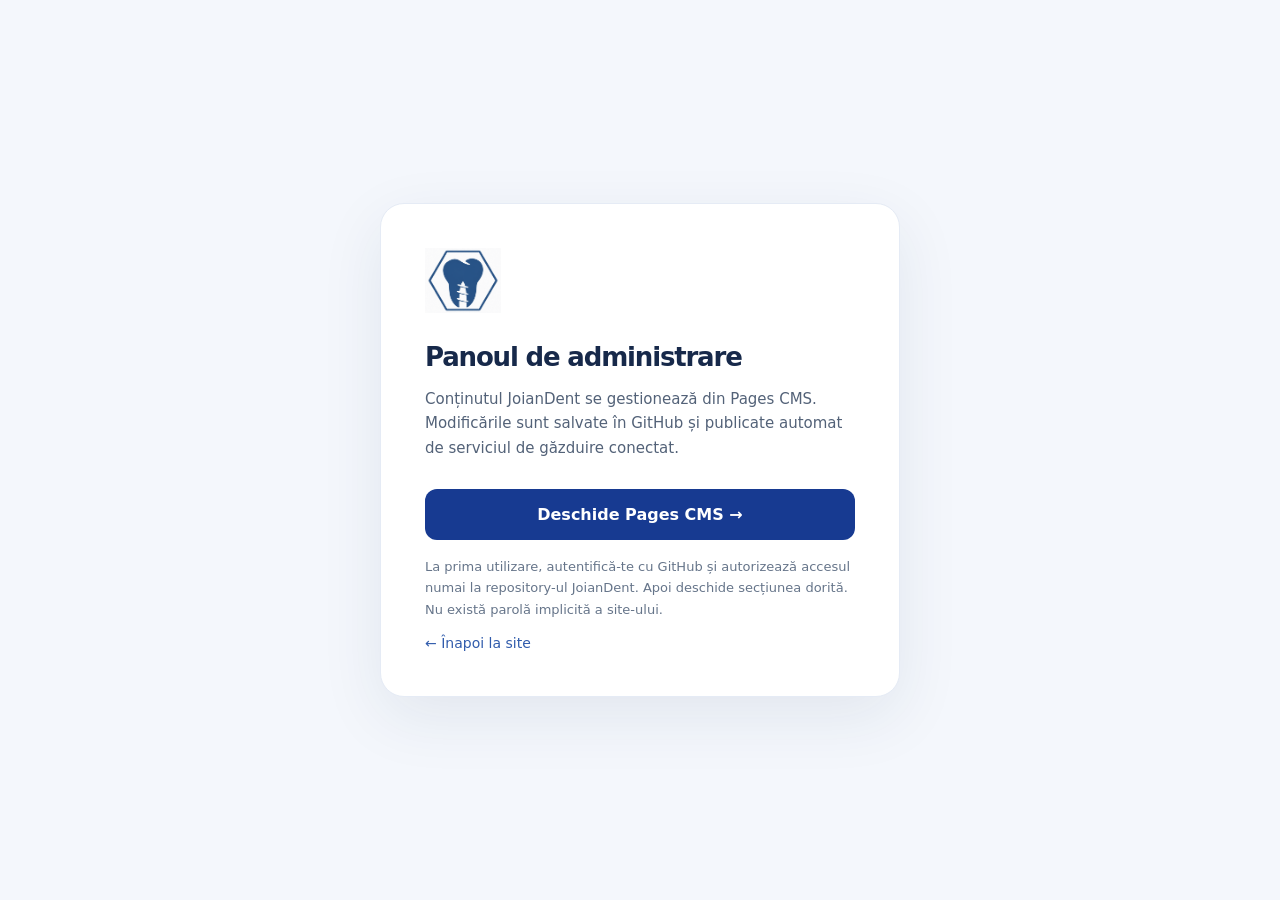
==== admin/index.html @ 34f999cc "Add files via upload" ====
<!doctype html>
<html lang="ro"><head><meta charset="utf-8"><meta name="viewport" content="width=device-width, initial-scale=1"><meta name="robots" content="noindex,nofollow"><title>JoianDent — Administrare</title><style>
:root{font-family:system-ui,-apple-system,Segoe UI,sans-serif;color:#17294a;background:#f4f7fc}*{box-sizing:border-box}body{margin:0;min-height:100vh;display:grid;place-items:center;padding:20px}main{width:min(100%,520px);background:white;border-radius:24px;padding:clamp(26px,6vw,44px);box-shadow:0 20px 65px #182e5815;border:1px solid #e5ebf5}h1{font-size:26px;letter-spacing:-.045em;margin:0 0 12px}p{font-size:15px;line-height:1.65;color:#536278}a.button{display:block;margin:28px 0 16px;text-align:center;text-decoration:none;background:#173a91;color:#fff;border-radius:12px;padding:16px;font-weight:700}a.button:hover{background:#0b2365}.note{font-size:13px;color:#66758a}.logo{width:76px;margin:0 0 25px}.back{color:#315cac;font-size:14px;text-decoration:none}</style></head><body><main>
<img class="logo" src="../assets/logo-mark.png" alt="JoianDent"/>
<h1>Panoul de administrare</h1>
<p>Conținutul JoianDent se gestionează din Pages CMS. Modificările sunt salvate în GitHub și publicate automat de serviciul de găzduire conectat.</p>
<a class="button" href="https://app.pagescms.org/" target="_blank" rel="noopener noreferrer">Deschide Pages CMS →</a>
<p class="note">La prima utilizare, autentifică-te cu GitHub și autorizează accesul numai la repository-ul JoianDent. Apoi deschide secțiunea dorită. Nu există parolă implicită a site-ului.</p>
<a class="back" href="../">← Înapoi la site</a></main></body></html>
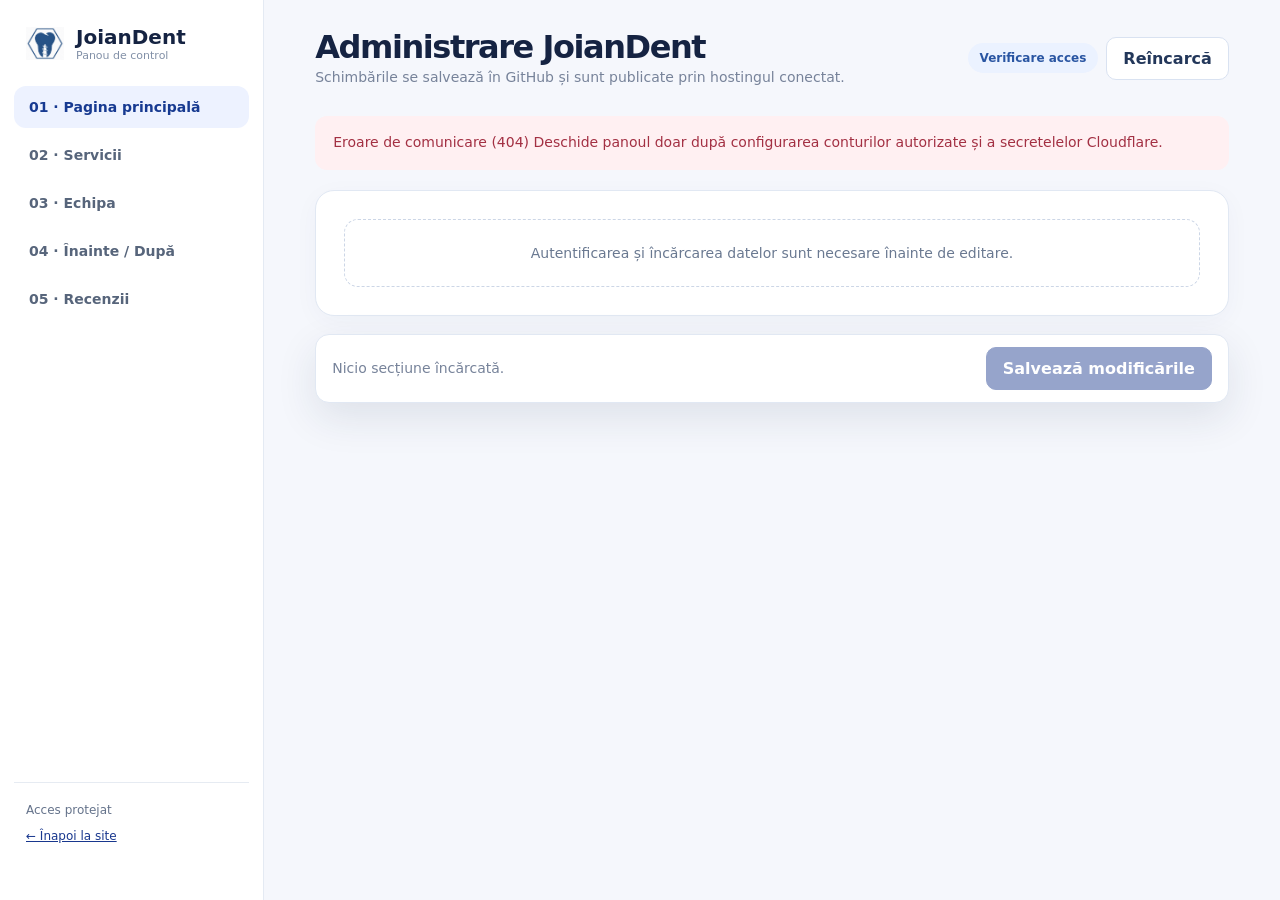
==== commit 4efa9c4b: "feat(admin): add JoianDent native control panel and media editor" ====
--- a/admin/index.html
+++ b/admin/index.html
@@ -1,9 +1,181 @@
 <!doctype html>
-<html lang="ro"><head><meta charset="utf-8"><meta name="viewport" content="width=device-width, initial-scale=1"><meta name="robots" content="noindex,nofollow"><title>JoianDent — Administrare</title><style>
-:root{font-family:system-ui,-apple-system,Segoe UI,sans-serif;color:#17294a;background:#f4f7fc}*{box-sizing:border-box}body{margin:0;min-height:100vh;display:grid;place-items:center;padding:20px}main{width:min(100%,520px);background:white;border-radius:24px;padding:clamp(26px,6vw,44px);box-shadow:0 20px 65px #182e5815;border:1px solid #e5ebf5}h1{font-size:26px;letter-spacing:-.045em;margin:0 0 12px}p{font-size:15px;line-height:1.65;color:#536278}a.button{display:block;margin:28px 0 16px;text-align:center;text-decoration:none;background:#173a91;color:#fff;border-radius:12px;padding:16px;font-weight:700}a.button:hover{background:#0b2365}.note{font-size:13px;color:#66758a}.logo{width:76px;margin:0 0 25px}.back{color:#315cac;font-size:14px;text-decoration:none}</style></head><body><main>
-<img class="logo" src="../assets/logo-mark.png" alt="JoianDent"/>
-<h1>Panoul de administrare</h1>
-<p>Conținutul JoianDent se gestionează din Pages CMS. Modificările sunt salvate în GitHub și publicate automat de serviciul de găzduire conectat.</p>
-<a class="button" href="https://app.pagescms.org/" target="_blank" rel="noopener noreferrer">Deschide Pages CMS →</a>
-<p class="note">La prima utilizare, autentifică-te cu GitHub și autorizează accesul numai la repository-ul JoianDent. Apoi deschide secțiunea dorită. Nu există parolă implicită a site-ului.</p>
-<a class="back" href="../">← Înapoi la site</a></main></body></html>+<html lang="ro"><head><meta charset="UTF-8"><meta name="viewport" content="width=device-width,initial-scale=1">
+<meta name="robots" content="noindex,nofollow"><title>JoianDent · Administrare</title>
+<style>
+:root{font-family:Inter,system-ui,-apple-system,Segoe UI,sans-serif;color:#152342;background:#f5f7fc;--blue:#18378e}*{box-sizing:border-box}
+body{margin:0}button,input,textarea,select{font:inherit}button{cursor:pointer}button:disabled{opacity:.45;cursor:not-allowed}
+a{color:var(--blue)}.layout{display:grid;grid-template-columns:264px minmax(0,1fr);min-height:100vh}
+aside{background:white;border-right:1px solid #e4eaf3;padding:25px 14px;display:flex;flex-direction:column;gap:24px}
+.brand{display:flex;align-items:center;gap:12px;padding:0 12px}.brand img{width:38px}.brand strong{font-size:20px}.brand small{font-size:11px;color:#8290a7;display:block}
+nav{display:grid;gap:6px}nav button{border:0;background:transparent;color:#57657b;text-align:left;border-radius:12px;padding:13px 15px;font-weight:600;font-size:14px}
+nav button.selected{background:#edf2ff;color:#173a91}nav button:hover{background:#f1f4fb}
+aside .foot{margin-top:auto;border-top:1px solid #e6ebf2;padding:20px 12px;font-size:12px;overflow-wrap:anywhere;color:#65738b}
+main{width:min(1200px,100%);margin:0 auto;padding:28px clamp(16px,4vw,52px)}header{display:flex;justify-content:space-between;align-items:center;gap:12px;margin-bottom:28px;flex-wrap:wrap}
+h1{font-size:clamp(24px,3vw,32px);letter-spacing:-.045em;margin:0}h2{font-size:18px;margin:0 0 18px}
+.muted{font-size:14px;color:#77839a;line-height:1.6}.pill{background:#ebf2ff;color:#2955a2;border-radius:100px;padding:8px 12px;font-size:12px;font-weight:700}
+.btn{border:1px solid #d9e2f1;background:#fff;color:#23375a;border-radius:10px;padding:11px 16px;font-weight:700}
+.primary{border-color:var(--blue);background:var(--blue);color:white}.danger{color:#ac3140;border-color:#f4d9de}
+.topbuttons{display:flex;gap:8px;align-items:center}.sheet{border:1px solid #e1e8f3;box-shadow:0 6px 26px #28467709;border-radius:19px;background:#fff;padding:clamp(18px,3vw,28px);margin:18px 0}
+.status{border-radius:12px;background:#fff4e8;color:#874d0e;padding:16px 18px;margin-bottom:20px;line-height:1.55;font-size:14px}
+.status.good{background:#eaf7f0;color:#24684d}.status.bad{background:#fff0f2;color:#a33043}
+.field{display:grid;gap:7px;margin:0 0 18px}.field>label{font-weight:700;font-size:13px}.field input,.field textarea,.field select{width:100%;background:#fcfdff;border:1px solid #dce4ef;border-radius:11px;padding:11px 12px;outline:none;color:#1c2b49}
+.field textarea{min-height:90px;resize:vertical}.field input:focus,.field textarea:focus{border-color:#436dcb}
+.langs{display:grid;grid-template-columns:repeat(3,minmax(0,1fr));gap:10px}.languages-label{font-size:12px;color:#657492}
+.lang-field{display:grid;gap:7px}.lang-field>span{font-size:12px;font-weight:650;color:#71829e}
+.listHead{display:flex;align-items:center;justify-content:space-between;gap:12px;flex-wrap:wrap}
+.item{border:1px solid #e7ecf5;border-radius:14px;padding:16px 18px;margin:10px 0;background:#fff}.item>summary{cursor:pointer;font-weight:750}
+.item .fields{padding-top:18px}.item .actions{display:flex;gap:9px;flex-wrap:wrap;justify-content:flex-end;margin-top:18px}
+.imgprev{display:block;max-width:150px;max-height:140px;object-fit:contain;border-radius:10px;margin-bottom:10px;background:#f5f7fc}
+.uploadRow{display:flex;gap:10px;align-items:center;flex-wrap:wrap}.uploadRow input[type=file]{max-width:270px}
+.empty{padding:25px;border:1px dashed #ccd6e6;border-radius:14px;text-align:center;color:#6a7991;font-size:14px}
+.footerBar{position:sticky;bottom:10px;z-index:10;background:#fff;border:1px solid #e1e8f3;border-radius:14px;box-shadow:0 15px 40px #1b2c501b;padding:12px 16px;display:flex;justify-content:space-between;align-items:center;gap:10px;flex-wrap:wrap}
+@media(max-width:800px){.layout{display:block}aside{border-right:0;border-bottom:1px solid #e4eaf3;gap:12px;padding:14px}nav{display:flex;overflow-x:auto}nav button{white-space:nowrap;flex-shrink:0}.foot{display:none}main{padding:18px 12px}.langs{grid-template-columns:1fr}}
+</style></head><body>
+<div class="layout"><aside><div class="brand"><img src="../assets/logo-mark.png" alt=""><div><strong>JoianDent</strong><small>Panou de control</small></div></div>
+<nav id="nav"><button data-section="general" class="selected">01 · Pagina principală</button><button data-section="services">02 · Servicii</button><button data-section="team">03 · Echipa</button><button data-section="cases">04 · Înainte / După</button><button data-section="reviews">05 · Recenzii</button></nav>
+<div class="foot"><div id="profile">Acces protejat</div><p><a href="../">← Înapoi la site</a></p></div></aside>
+<main><header><div><h1>Administrare JoianDent</h1><div class="muted">Schimbările se salvează în GitHub și sunt publicate prin hostingul conectat.</div></div><div class="topbuttons"><span class="pill" id="role">Verificare acces</span><button id="refresh" class="btn">Reîncarcă</button></div></header>
+<div id="notice" class="status">Se verifică accesul securizat. Acest panou nu poate salva fără Cloudflare Access configurat.</div>
+<div class="sheet" id="content"><div class="empty">Autentificarea și încărcarea datelor sunt necesare înainte de editare.</div></div>
+<div class="footerBar"><span class="muted" id="current">Nicio secțiune încărcată.</span><button class="btn primary" id="save" disabled>Salvează modificările</button></div>
+</main></div><script>
+"use strict";
+const defs={
+general:{title:"Informații și prima pagină",fields:[
+["heroTitle","Titlu principal","locale"],["heroImage","Fotografia principală","image"],
+["introTitle","Titlu introductiv","locale"],["introDescription","Text introductiv","localeText"],
+["aboutTitle","Titlu despre clinică","locale"],["aboutDescription","Descriere clinică","localeText"],
+["phone","Telefon afișat","text"],["phoneLink","Telefon internațional","text"],["email","Email","email"],
+["address","Adresa clinicii","text"],["hours","Orar","locale"],["break","Pauză de masă","locale"]]},
+services:{title:"Servicii stomatologice",fields:[["id","Identificator unic","text"],["icon","Simbol","text"],["title","Denumire","locale"],["description","Descriere","localeText"]]},
+team:{title:"Echipa",fields:[["id","Identificator unic","text"],["name","Nume","text"],["type","Tip profil","choice",["doctor","team"]],["role","Funcție","locale"],["image","Fotografie","image"],["details","Detalii grup","textarea"]]},
+cases:{title:"Cazuri Înainte / După",fields:[["id","Identificator unic","text"],["category","ID serviciu","text"],["title","Titlu","locale"],["description","Descriere","localeText"],["before","Fotografie înainte","image"],["after","Fotografie după","image"],["consent","Acord pentru publicare","bool"],["published","Publică pe site","bool"]]},
+reviews:{title:"Recenzii aprobate",fields:[["id","Identificator unic","text"],["author","Nume afișat","text"],["rating","Stele (1–5)","number"],["text","Recenzie","textarea"],["published","Publică pe site","bool"]]}
+};
+const $=s=>document.querySelector(s),sectionBtns=[...document.querySelectorAll("[data-section]")];
+let currentSection="general",data=null,sha=null,authenticated=false,saving=false,dirty=false;
+function escapeHtml(v){return String(v??"").replace(/[&<>"']/g,ch=>({"&":"&amp;","<":"&lt;",">":"&gt;",'"':"&quot;","'":"&#39;"}[ch]));}
+function setNotice(t,kind=""){const e=$("#notice");e.textContent=t;e.className="status "+kind;}
+function changeState(){dirty=true;$("#save").disabled=!authenticated||saving;$("#current").textContent="Modificări nesalvate · "+defs[currentSection].title;}
+async function api(query,opt={}){
+ const res=await fetch("/api/admin"+query,{cache:"no-store",credentials:"same-origin",...opt});
+ let json={};try{json=await res.json();}catch{}
+ if(!res.ok||!json.ok)throw new Error(json.error||"Eroare de comunicare ("+res.status+")");
+ return json;
+}
+function choose(section){if(dirty&&!confirm("Ai modificări nesalvate. Vrei să treci la altă secțiune?"))return;currentSection=section;sectionBtns.forEach(b=>b.classList.toggle("selected",b.dataset.section===section));load();}
+async function checkAuth(){
+ try{const me=await api("?action=session");authenticated=true;$("#role").textContent=me.role==="owner"?"Administrator principal":"Editor";$("#profile").textContent=me.email+" · "+me.role;setNotice("Conectat în siguranță la ramura GitHub: "+me.branch+". Modificările sunt versionate și pot fi restaurate.","good");await load();}
+ catch(e){authenticated=false;$("#save").disabled=true;setNotice(e.message+" Deschide panoul doar după configurarea conturilor autorizate și a secretelelor Cloudflare.","bad");}
+}
+function blank(){
+ if(currentSection==="general")return {};
+ const obj={id:"nou-"+Math.random().toString(36).slice(2,9)};
+ if(currentSection==="team")obj.type="doctor";
+ if(currentSection==="reviews")obj.rating=5;
+ if(currentSection==="cases"){obj.published=false;obj.consent=false}
+ return obj;
+}
+async function load(){
+ if(!authenticated)return;
+ $("#save").disabled=true;$("#content").innerHTML='<div class="empty">Se încarcă datele...</div>';
+ try{
+ const r=await api("?resource="+currentSection);data=r.data;sha=r.sha;dirty=false;render();
+ $("#current").textContent=defs[currentSection].title+" · "+(Array.isArray(data)?data.length+" elemente":"Informații generale");
+ }catch(e){setNotice("Nu s-a putut încărca: "+e.message,"bad");$("#content").innerHTML='<div class="empty">Datele nu au putut fi citite.</div>';}
+}
+function formatValue(type,value){
+ if(type==="bool")return !!value;
+ if(type==="number")return Number(value??5);
+ return String(value??"");
+}
+function fieldHtml(def,value,index){
+ const [key,label,type,choices]=def;
+ const path=(index===null?"general":index)+"::"+key;
+ let input="";
+ if(type==="locale"||type==="localeText"){
+  input='<div class="langs">'+["ro","ru","en"].map((lang)=>'<label class="lang-field"><span>'+({ro:"Română",ru:"Rusă",en:"Engleză"}[lang])+'</span>'+
+  (type==="localeText"?'<textarea data-key="'+escapeHtml(key)+'" data-index="'+index+'" data-lang="'+lang+'">'+escapeHtml(value?.[lang])+'</textarea>':'<input data-key="'+escapeHtml(key)+'" data-index="'+index+'" data-lang="'+lang+'" value="'+escapeHtml(value?.[lang])+'">')+"</label>").join("")+"</div>";
+ }else if(type==="textarea")input='<textarea data-key="'+key+'" data-index="'+index+'">'+escapeHtml(value)+'</textarea>';
+ else if(type==="bool")input='<label class="uploadRow"><input type="checkbox" data-key="'+key+'" data-index="'+index+'" '+(value?"checked":"")+'> Da</label>';
+ else if(type==="choice")input='<select data-key="'+key+'" data-index="'+index+'">'+choices.map(c=>'<option value="'+c+'" '+(c===value?"selected":"")+'>'+({doctor:"Medic",team:"Grup / asistente"}[c]||c)+'</option>').join("")+'</select>';
+ else if(type==="image"){
+  const path=String(value||"");
+  input='<div class="uploadRow">'+(path?'<img class="imgprev" src="../'+escapeHtml(path.replace(/^\//,""))+'" alt="Fotografie existentă">':"")+
+  '<input data-key="'+key+'" data-index="'+index+'" value="'+escapeHtml(path)+'" placeholder="assets/..." aria-label="Cale imagine">'+
+  '<input type="file" accept="image/jpeg,image/png,image/webp" data-upload="'+key+'" data-index="'+index+'"></div><p class="muted">JPG / PNG / WebP, maximum 5 MB. Publică doar fotografii pentru care ai dreptul de utilizare.</p>';
+ }else{
+ const iType=type==="email"?"email":type==="number"?"number":"text";
+ input='<input type="'+iType+'" '+(iType==="number"?'min="1" max="5"':'')+' data-key="'+key+'" data-index="'+index+'" value="'+escapeHtml(value)+'">';
+ }
+ return '<div class="field"><label>'+escapeHtml(label)+'</label>'+input+'</div>';
+}
+function render(){
+ const conf=defs[currentSection];
+ let html='<div class="listHead"><h2>'+conf.title+'</h2>';
+ if(Array.isArray(data))html+='<button class="btn" id="add">+ Adaugă</button>';
+ html+='</div>';
+ if(Array.isArray(data)){
+ html+=data.length?data.map((item,i)=>'<details class="item" '+(data.length===1?'open':'')+'><summary>'+escapeHtml(item.name||item.author||item.title?.ro||item.id||"Element nou")+'</summary><div class="fields">'+conf.fields.map(f=>fieldHtml(f,item[f[0]],i)).join('')+
+ '<div class="actions"><button class="btn" data-up="'+i+'" '+(i===0?'disabled':'')+'>↑ Mută sus</button><button class="btn" data-down="'+i+'" '+(i===data.length-1?'disabled':'')+'>↓ Mută jos</button><button class="btn danger" data-remove="'+i+'">Elimină</button></div></div></details>').join(''):'<div class="empty">Nu există înregistrări. Adaugă primul element.</div>';
+ }else html+=conf.fields.map(f=>fieldHtml(f,data[f[0]],null)).join('');
+ $("#content").innerHTML=html;$("#save").disabled=!authenticated;
+}
+function syncChange(el){
+ const key=el.dataset.key,index=el.dataset.index,lang=el.dataset.lang;
+ const target=index==="null"?data:data[Number(index)];
+ if(!target)return;
+ const type=defs[currentSection].fields.find(x=>x[0]===key)?.[2];
+ const value=type==="bool"?el.checked:type==="number"?Number(el.value):el.value;
+ if(lang){if(!target[key]||typeof target[key]!=="object")target[key]={};target[key][lang]=value}
+ else target[key]=value;
+ changeState();
+}
+$("#content").addEventListener("input",e=>{if(e.target.dataset.key!==undefined)syncChange(e.target)});
+$("#content").addEventListener("change",async e=>{
+ if(e.target.dataset.key!==undefined)syncChange(e.target);
+ if(e.target.dataset.upload!==undefined){
+ const file=e.target.files?.[0];if(!file)return;
+ const allowed=["image/png","image/jpeg","image/webp"];
+ if(!allowed.includes(file.type)||file.size>5*1024*1024){setNotice("Imagine invalidă sau mai mare de 5 MB.","bad");return;}
+ const key=e.target.dataset.upload,index=e.target.dataset.index;
+ try{
+  setNotice("Se încarcă fotografia în GitHub...");const bytes=new Uint8Array(await file.arrayBuffer());
+  let b64="";for(let i=0;i<bytes.length;i+=8192)b64+=String.fromCharCode(...bytes.subarray(i,i+8192));
+  const result=await api("?action=media",{method:"POST",headers:{"Content-Type":"application/json"},body:JSON.stringify({mime:file.type,base64:btoa(b64)})});
+  const target=index==="null"?data:data[Number(index)];target[key]=result.path;
+  changeState();render();setNotice("Fotografia a fost încărcată. Apasă Salvează modificările pentru a o afișa în secțiunea aleasă.","good");
+ }catch(err){setNotice("Nu s-a putut încărca imaginea: "+err.message,"bad");}
+ }
+});
+$("#content").addEventListener("click",e=>{
+ if(e.target.id==="add"){data.push(blank());changeState();render();const els=document.querySelectorAll("details.item");els[els.length-1]?.setAttribute("open","");}
+ let target=e.target.closest("[data-remove],[data-up],[data-down]");
+ if(!target)return;
+ let idx=Number(target.dataset.remove??target.dataset.up??target.dataset.down);
+ if(target.hasAttribute("data-remove")){
+  if(!confirm("Elimini elementul? Modificarea va fi aplicată după Salvare."))return;
+  data.splice(idx,1);
+ }else{
+  let next=target.hasAttribute("data-up")?idx-1:idx+1;
+  [data[idx],data[next]]=[data[next],data[idx]];
+ }
+ changeState();render();
+});
+sectionBtns.forEach(b=>b.addEventListener("click",()=>choose(b.dataset.section)));
+$("#refresh").addEventListener("click",()=>{if(!dirty||confirm("Renunți la modificările nesalvate?"))load()});
+$("#save").addEventListener("click",async()=>{
+ if(!authenticated||saving)return;
+ saving=true;$("#save").disabled=true;
+ try{
+  if(currentSection==="cases"&&data.some(c=>c.published&&!c.consent))throw new Error("Pentru fiecare caz publicat trebuie bifat acordul.");
+  if(currentSection==="reviews"&&data.some(r=>r.published&&(!r.author||!r.text)))throw new Error("Recenziile publicate trebuie să conțină nume și text.");
+  const r=await api("?resource="+currentSection,{method:"PUT",headers:{"Content-Type":"application/json"},body:JSON.stringify({value:data,sha})});
+  sha=r.sha;dirty=false;setNotice("Salvat în siguranță. Conținutul se va actualiza după publicarea automată a noii versiuni.","good");
+  $("#current").textContent=defs[currentSection].title+" · Toate modificările sunt salvate.";
+ }catch(e){setNotice("Salvarea a eșuat: "+e.message,"bad");}
+ saving=false;$("#save").disabled=!authenticated;
+});
+window.addEventListener("beforeunload",e=>{if(dirty){e.preventDefault();e.returnValue=""}});
+checkAuth();
+</script></body></html>
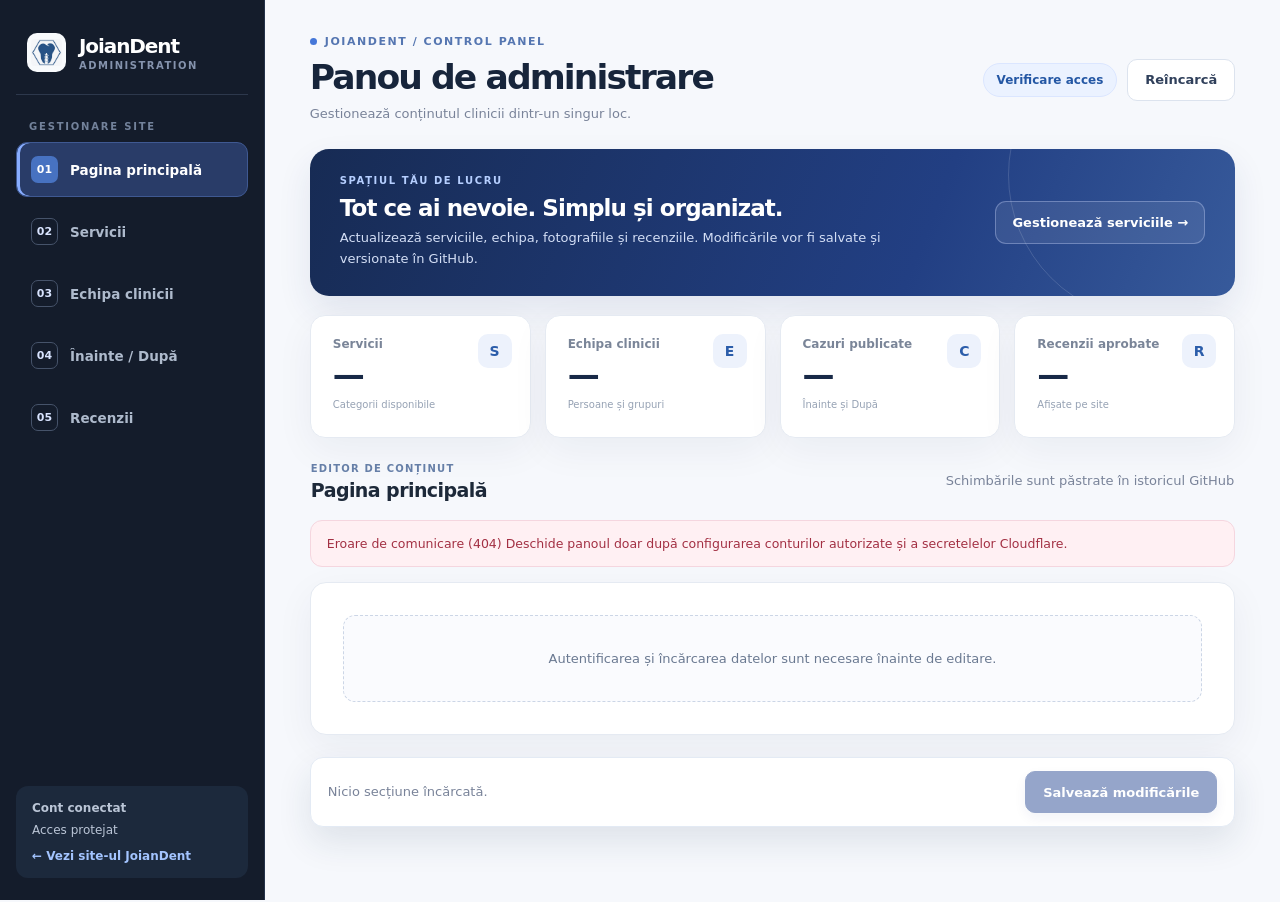
==== commit f111d2e5: "design(admin): premium Orvie-inspired JoianDent dashboard with live metrics" ====
--- a/admin/index.html
+++ b/admin/index.html
@@ -2,40 +2,149 @@
 <html lang="ro"><head><meta charset="UTF-8"><meta name="viewport" content="width=device-width,initial-scale=1">
 <meta name="robots" content="noindex,nofollow"><title>JoianDent · Administrare</title>
 <style>
-:root{font-family:Inter,system-ui,-apple-system,Segoe UI,sans-serif;color:#152342;background:#f5f7fc;--blue:#18378e}*{box-sizing:border-box}
-body{margin:0}button,input,textarea,select{font:inherit}button{cursor:pointer}button:disabled{opacity:.45;cursor:not-allowed}
-a{color:var(--blue)}.layout{display:grid;grid-template-columns:264px minmax(0,1fr);min-height:100vh}
-aside{background:white;border-right:1px solid #e4eaf3;padding:25px 14px;display:flex;flex-direction:column;gap:24px}
-.brand{display:flex;align-items:center;gap:12px;padding:0 12px}.brand img{width:38px}.brand strong{font-size:20px}.brand small{font-size:11px;color:#8290a7;display:block}
-nav{display:grid;gap:6px}nav button{border:0;background:transparent;color:#57657b;text-align:left;border-radius:12px;padding:13px 15px;font-weight:600;font-size:14px}
-nav button.selected{background:#edf2ff;color:#173a91}nav button:hover{background:#f1f4fb}
-aside .foot{margin-top:auto;border-top:1px solid #e6ebf2;padding:20px 12px;font-size:12px;overflow-wrap:anywhere;color:#65738b}
-main{width:min(1200px,100%);margin:0 auto;padding:28px clamp(16px,4vw,52px)}header{display:flex;justify-content:space-between;align-items:center;gap:12px;margin-bottom:28px;flex-wrap:wrap}
-h1{font-size:clamp(24px,3vw,32px);letter-spacing:-.045em;margin:0}h2{font-size:18px;margin:0 0 18px}
-.muted{font-size:14px;color:#77839a;line-height:1.6}.pill{background:#ebf2ff;color:#2955a2;border-radius:100px;padding:8px 12px;font-size:12px;font-weight:700}
-.btn{border:1px solid #d9e2f1;background:#fff;color:#23375a;border-radius:10px;padding:11px 16px;font-weight:700}
-.primary{border-color:var(--blue);background:var(--blue);color:white}.danger{color:#ac3140;border-color:#f4d9de}
-.topbuttons{display:flex;gap:8px;align-items:center}.sheet{border:1px solid #e1e8f3;box-shadow:0 6px 26px #28467709;border-radius:19px;background:#fff;padding:clamp(18px,3vw,28px);margin:18px 0}
-.status{border-radius:12px;background:#fff4e8;color:#874d0e;padding:16px 18px;margin-bottom:20px;line-height:1.55;font-size:14px}
-.status.good{background:#eaf7f0;color:#24684d}.status.bad{background:#fff0f2;color:#a33043}
-.field{display:grid;gap:7px;margin:0 0 18px}.field>label{font-weight:700;font-size:13px}.field input,.field textarea,.field select{width:100%;background:#fcfdff;border:1px solid #dce4ef;border-radius:11px;padding:11px 12px;outline:none;color:#1c2b49}
-.field textarea{min-height:90px;resize:vertical}.field input:focus,.field textarea:focus{border-color:#436dcb}
-.langs{display:grid;grid-template-columns:repeat(3,minmax(0,1fr));gap:10px}.languages-label{font-size:12px;color:#657492}
-.lang-field{display:grid;gap:7px}.lang-field>span{font-size:12px;font-weight:650;color:#71829e}
-.listHead{display:flex;align-items:center;justify-content:space-between;gap:12px;flex-wrap:wrap}
-.item{border:1px solid #e7ecf5;border-radius:14px;padding:16px 18px;margin:10px 0;background:#fff}.item>summary{cursor:pointer;font-weight:750}
-.item .fields{padding-top:18px}.item .actions{display:flex;gap:9px;flex-wrap:wrap;justify-content:flex-end;margin-top:18px}
-.imgprev{display:block;max-width:150px;max-height:140px;object-fit:contain;border-radius:10px;margin-bottom:10px;background:#f5f7fc}
-.uploadRow{display:flex;gap:10px;align-items:center;flex-wrap:wrap}.uploadRow input[type=file]{max-width:270px}
-.empty{padding:25px;border:1px dashed #ccd6e6;border-radius:14px;text-align:center;color:#6a7991;font-size:14px}
-.footerBar{position:sticky;bottom:10px;z-index:10;background:#fff;border:1px solid #e1e8f3;border-radius:14px;box-shadow:0 15px 40px #1b2c501b;padding:12px 16px;display:flex;justify-content:space-between;align-items:center;gap:10px;flex-wrap:wrap}
-@media(max-width:800px){.layout{display:block}aside{border-right:0;border-bottom:1px solid #e4eaf3;gap:12px;padding:14px}nav{display:flex;overflow-x:auto}nav button{white-space:nowrap;flex-shrink:0}.foot{display:none}main{padding:18px 12px}.langs{grid-template-columns:1fr}}
+:root{
+  font-family:Inter,"Segoe UI",system-ui,-apple-system,sans-serif;
+  color:#1d2939;background:#f6f8fc;
+  --ink:#172233;--blue:#213f90;--stroke:#e5eaf2;--muted:#798399;--shadow:0 12px 38px rgba(26,42,75,.055)
+}
+*{box-sizing:border-box}
+html{scroll-behavior:smooth}
+body{margin:0;background:#f6f8fc;min-height:100vh}
+button,input,textarea,select{font:inherit}
+button{cursor:pointer}
+button:disabled{opacity:.47;cursor:not-allowed}
+a{color:inherit;text-decoration:none}
+.layout{display:grid;grid-template-columns:265px minmax(0,1fr);min-height:100vh}
+aside{
+  background:#141c2b;color:#fff;
+  border-right:1px solid #253249;
+  display:flex;flex-direction:column;gap:26px;
+  padding:30px 16px 22px;min-height:100vh;
+  position:sticky;top:0;height:100vh
+}
+.brand{display:flex;align-items:center;gap:13px;padding:3px 11px 22px;border-bottom:1px solid #2d384c}
+.brand img{width:39px;height:39px;object-fit:contain;background:#f8fafc;border-radius:10px;padding:4px}
+.brand strong{font-size:20px;font-weight:800;letter-spacing:-.055em;color:#fff}
+.brand small{font-size:10px;color:#8593ad;display:block;margin-top:2px;letter-spacing:.15em;font-weight:750;text-transform:uppercase}
+.nav-heading{color:#73829b;font-size:10px;font-weight:800;letter-spacing:.18em;text-transform:uppercase;margin:0 0 10px 13px}
+nav{display:grid;gap:7px}
+nav button{
+  display:flex;align-items:center;gap:12px;
+  padding:13px 14px;border:1px solid transparent;border-radius:11px;
+  font-size:13.5px;font-weight:650;
+  color:#aebacc;background:transparent;text-align:left;
+  transition:background .2s,border-color .2s,color .2s;min-height:46px
+}
+nav button:hover{background:#243044;color:#fff}
+nav button.selected{background:#293c68;color:#fff;border-color:#3f5992;box-shadow:inset 3px 0 0 #88adff}
+.navicon{
+  flex:none;display:inline-grid;place-items:center;
+  width:27px;height:27px;border-radius:7px;
+  border:1px solid #46536a;color:#d9e4ff;font-size:11px;font-weight:850
+}
+nav button.selected .navicon{background:#4772c1;color:white;border-color:transparent}
+aside .foot{margin-top:auto;background:#1c293c;border-radius:12px;padding:15px 16px;font-size:12px;color:#bac5d6;overflow-wrap:anywhere}
+aside .foot a{color:#a3c4ff;font-weight:700}
+aside .foot p{margin:12px 0 0}
+main{width:min(1390px,100%);margin:0 auto;padding:35px clamp(20px,3.5vw,56px) 75px}
+header{display:flex;justify-content:space-between;align-items:center;gap:20px;margin-bottom:24px;flex-wrap:wrap}
+.heading-label{display:flex;align-items:center;gap:8px;color:#5576b1;font-size:11px;letter-spacing:.14em;text-transform:uppercase;font-weight:800;margin-bottom:9px}
+.heading-label:before{content:"";width:7px;height:7px;border-radius:50%;background:#4577d8}
+h1{font-size:clamp(26px,2.7vw,36px);letter-spacing:-.055em;font-weight:780;margin:0 0 7px;color:#17253b}
+h2{font-size:19px;letter-spacing:-.03em;margin:0}
+.muted{font-size:13px;color:var(--muted);line-height:1.6}
+.pill{font-size:12px;color:#2457a4;border-radius:99px;padding:9px 13px;font-weight:800;background:#ebf2ff;border:1px solid #dbe6ff}
+.topbuttons{display:flex;gap:10px;align-items:center;flex-wrap:wrap}
+.btn{border:1px solid #dce3ee;background:#fff;color:#30405b;border-radius:10px;padding:11px 17px;font-weight:750;font-size:13px;min-height:42px;transition:background .2s}
+.btn:hover:not(:disabled){background:#f1f5fd}
+.primary{border-color:#20428f;background:#20428f;color:#fff;box-shadow:0 5px 14px #18388920}
+.primary:hover:not(:disabled){background:#163171}
+.danger{color:#ad3646;border-color:#f0d9dd;background:#fff}
+.dashboard-hero{
+  background:linear-gradient(112deg,#172b54 0%,#223f83 66%,#375a9b 100%);
+  border-radius:19px;padding:26px 30px;color:white;
+  display:flex;justify-content:space-between;align-items:center;gap:20px;
+  box-shadow:0 15px 34px #20387519;overflow:hidden;position:relative
+}
+.dashboard-hero:after{content:"";position:absolute;right:-65px;top:-120px;width:290px;height:290px;border:1px solid #ffffff24;border-radius:50%;pointer-events:none}
+.dashboard-hero h2{font-size:23px;font-weight:780;letter-spacing:-.04em;margin-bottom:6px;color:white}
+.dashboard-hero p{margin:0;color:#d4dff6;font-size:13px;line-height:1.65;max-width:570px}
+.hero-kicker{font-size:10px;font-weight:800;color:#b6cfff;letter-spacing:.16em;text-transform:uppercase;margin-bottom:9px}
+.hero-button{border:1px solid #b6c6ef69;background:#ffffff16;color:#fff;border-radius:11px;padding:13px 16px;font-weight:750;font-size:13px;white-space:nowrap;z-index:1}
+.hero-button:hover{background:#ffffff2b}
+.metrics{display:grid;grid-template-columns:repeat(4,minmax(0,1fr));gap:14px;margin:19px 0 25px}
+.metric{
+  padding:21px 22px;background:#fff;border:1px solid var(--stroke);
+  box-shadow:var(--shadow);border-radius:15px;position:relative;
+  display:flex;flex-direction:column;gap:8px;min-height:123px
+}
+.metric .number{font-size:32px;font-weight:800;color:#182947;letter-spacing:-.06em;line-height:1}
+.metric .metric-label{font-size:12px;color:#7a8598;font-weight:650}
+.metric .metric-icon{position:absolute;right:18px;top:18px;border-radius:10px;width:34px;height:34px;background:#edf2fc;color:#2b5daa;display:grid;place-items:center;font-size:14px;font-weight:800}
+.metric .metric-note{font-size:10px;color:#96a2b4}
+.section-row{display:flex;justify-content:space-between;gap:12px;align-items:center;margin:8px 1px 0;flex-wrap:wrap}
+.section-row .section-eyebrow{letter-spacing:.12em;text-transform:uppercase;color:#6780a9;font-weight:800;font-size:10px;margin-bottom:5px}
+.sheet{border:1px solid var(--stroke);box-shadow:var(--shadow);border-radius:16px;background:#fff;padding:clamp(20px,2.5vw,32px);margin:15px 0 22px}
+.status{border-radius:12px;background:#fff7ea;border:1px solid #f6ead3;color:#87591f;padding:13px 16px;margin:19px 0 12px;line-height:1.55;font-size:12.5px}
+.status.good{background:#edf9f1;border-color:#d2eed9;color:#2a7652}
+.status.bad{background:#fff0f3;border-color:#f5d6df;color:#a33043}
+.field{display:grid;gap:8px;margin:0 0 20px}
+.field>label{font-weight:750;font-size:12px;color:#35435a}
+.field input,.field textarea,.field select{width:100%;background:#fafcff;border:1px solid #e0e7f1;border-radius:10px;padding:12px 13px;outline:none;color:#1c2b49;font-size:13px}
+.field input:focus,.field textarea:focus,.field select:focus{border-color:#668bd3;box-shadow:0 0 0 3px #4468be14}
+.field textarea{min-height:95px;resize:vertical}
+.langs{display:grid;grid-template-columns:repeat(3,minmax(0,1fr));gap:12px}
+.lang-field{display:grid;gap:7px}.lang-field>span{font-size:11px;font-weight:700;color:#6c7e9b}
+.listHead{display:flex;align-items:center;justify-content:space-between;gap:12px;flex-wrap:wrap;padding-bottom:16px;border-bottom:1px solid #ecf0f6;margin-bottom:18px}
+.item{border:1px solid #e4eaf3;border-radius:12px;padding:17px 19px;margin:12px 0;background:#fff}
+.item>summary{cursor:pointer;font-weight:750;color:#263951;font-size:13.5px}
+.item[open]{box-shadow:0 8px 18px #2745750c;background:#fcfdff}
+.item .fields{padding-top:19px}
+.item .actions{display:flex;gap:9px;flex-wrap:wrap;justify-content:flex-end;margin-top:18px}
+.imgprev{display:block;max-width:160px;max-height:160px;object-fit:contain;border-radius:11px;margin-bottom:10px;background:#f5f7fc}
+.uploadRow{display:flex;gap:10px;align-items:center;flex-wrap:wrap}
+.uploadRow input[type=file]{max-width:270px}
+.empty{padding:35px;border:1px dashed #ccd6e6;border-radius:12px;text-align:center;color:#6a7991;font-size:13px;background:#fafbfe}
+.footerBar{position:sticky;bottom:12px;z-index:10;background:#fff;border:1px solid #e3eaf4;border-radius:13px;box-shadow:0 15px 35px #1c33541c;padding:13px 17px;display:flex;justify-content:space-between;align-items:center;gap:10px;flex-wrap:wrap}
+@media(max-width:1100px){.metrics{grid-template-columns:repeat(2,minmax(0,1fr))}}
+@media(max-width:850px){
+ .layout{display:block}aside{position:static;height:auto;min-height:0;border:0;border-bottom:1px solid #202f46;gap:14px;padding:12px 16px}
+ .brand{border-bottom:0;padding:4px 0}.nav-heading{display:none}nav{display:flex;overflow:auto;gap:6px;padding:0 0 4px}
+ nav button{white-space:nowrap;flex-shrink:0;padding:10px 12px;min-height:40px}.navicon{width:22px;height:22px}
+ aside .foot{display:none}main{padding:23px 17px 62px}.langs{grid-template-columns:1fr}
+ .dashboard-hero{padding:23px;flex-wrap:wrap}.dashboard-hero h2{font-size:20px}
+}
+@media(max-width:480px){.metrics{gap:10px}.metric{padding:16px;min-height:115px}.metric .number{font-size:27px}.metric .metric-icon{right:12px;top:12px;width:27px;height:27px}.sheet{padding:18px}.hero-button{width:100%}.footerBar{bottom:0;border-radius:10px 10px 0 0}}
 </style></head><body>
-<div class="layout"><aside><div class="brand"><img src="../assets/logo-mark.png" alt=""><div><strong>JoianDent</strong><small>Panou de control</small></div></div>
-<nav id="nav"><button data-section="general" class="selected">01 · Pagina principală</button><button data-section="services">02 · Servicii</button><button data-section="team">03 · Echipa</button><button data-section="cases">04 · Înainte / După</button><button data-section="reviews">05 · Recenzii</button></nav>
-<div class="foot"><div id="profile">Acces protejat</div><p><a href="../">← Înapoi la site</a></p></div></aside>
-<main><header><div><h1>Administrare JoianDent</h1><div class="muted">Schimbările se salvează în GitHub și sunt publicate prin hostingul conectat.</div></div><div class="topbuttons"><span class="pill" id="role">Verificare acces</span><button id="refresh" class="btn">Reîncarcă</button></div></header>
-<div id="notice" class="status">Se verifică accesul securizat. Acest panou nu poate salva fără Cloudflare Access configurat.</div>
+<div class="layout"><aside>
+<div class="brand"><img src="../assets/logo-mark.png" alt="JoianDent"><div><strong>JoianDent</strong><small>Administration</small></div></div>
+<div><p class="nav-heading">GESTIONARE SITE</p>
+<nav id="nav">
+<button data-section="general" class="selected"><span class="navicon">01</span>Pagina principală</button>
+<button data-section="services"><span class="navicon">02</span>Servicii</button>
+<button data-section="team"><span class="navicon">03</span>Echipa clinicii</button>
+<button data-section="cases"><span class="navicon">04</span>Înainte / După</button>
+<button data-section="reviews"><span class="navicon">05</span>Recenzii</button>
+</nav></div>
+<div class="foot"><strong>Cont conectat</strong><div id="profile" style="margin-top:8px">Acces protejat</div><p><a href="../">← Vezi site-ul JoianDent</a></p></div></aside>
+<main>
+<header><div><div class="heading-label">JOIANDENT / CONTROL PANEL</div><h1>Panou de administrare</h1>
+<div class="muted">Gestionează conținutul clinicii dintr-un singur loc.</div></div>
+<div class="topbuttons"><span class="pill" id="role">Verificare acces</span><button id="refresh" class="btn">Reîncarcă</button></div></header>
+<section class="dashboard-hero">
+<div><div class="hero-kicker">SPAȚIUL TĂU DE LUCRU</div><h2>Tot ce ai nevoie. Simplu și organizat.</h2>
+<p>Actualizează serviciile, echipa, fotografiile și recenziile. Modificările vor fi salvate și versionate în GitHub.</p></div>
+<button type="button" class="hero-button" id="goServices">Gestionează serviciile →</button>
+</section>
+<section class="metrics" aria-label="Prezentare generală">
+<div class="metric"><div class="metric-icon">S</div><span class="metric-label">Servicii</span><strong class="number" id="metric-services">—</strong><span class="metric-note">Categorii disponibile</span></div>
+<div class="metric"><div class="metric-icon">E</div><span class="metric-label">Echipa clinicii</span><strong class="number" id="metric-team">—</strong><span class="metric-note">Persoane și grupuri</span></div>
+<div class="metric"><div class="metric-icon">C</div><span class="metric-label">Cazuri publicate</span><strong class="number" id="metric-cases">—</strong><span class="metric-note">Înainte și După</span></div>
+<div class="metric"><div class="metric-icon">R</div><span class="metric-label">Recenzii aprobate</span><strong class="number" id="metric-reviews">—</strong><span class="metric-note">Afișate pe site</span></div>
+</section>
+<div class="section-row"><div><div class="section-eyebrow">EDITOR DE CONȚINUT</div><h2 id="activeSection">Pagina principală</h2></div>
+<span class="muted">Schimbările sunt păstrate în istoricul GitHub</span></div>
+<div id="notice" class="status">Se verifică accesul securizat. Salvarea necesită Cloudflare Access configurat.</div>
 <div class="sheet" id="content"><div class="empty">Autentificarea și încărcarea datelor sunt necesare înainte de editare.</div></div>
 <div class="footerBar"><span class="muted" id="current">Nicio secțiune încărcată.</span><button class="btn primary" id="save" disabled>Salvează modificările</button></div>
 </main></div><script>
@@ -63,9 +172,22 @@
  if(!res.ok||!json.ok)throw new Error(json.error||"Eroare de comunicare ("+res.status+")");
  return json;
 }
-function choose(section){if(dirty&&!confirm("Ai modificări nesalvate. Vrei să treci la altă secțiune?"))return;currentSection=section;sectionBtns.forEach(b=>b.classList.toggle("selected",b.dataset.section===section));load();}
+
+async function refreshMetrics(){
+ const keys=["services","team","cases","reviews"];
+ await Promise.all(keys.map(async key=>{
+  try{
+   const result=await api("?resource="+key);
+   const items=Array.isArray(result.data)?result.data:[];
+   const n=(key==="cases"||key==="reviews")?items.filter(x=>x.published).length:items.length;
+   const target=$("#metric-"+key);if(target)target.textContent=String(n).padStart(2,"0");
+  }catch{const el=$("#metric-"+key);if(el)el.textContent="—";}
+ }));
+}
+$("#goServices").addEventListener("click",()=>choose("services"));
+function choose(section){if(dirty&&!confirm("Ai modificări nesalvate. Vrei să treci la altă secțiune?"))return;currentSection=section;$("#activeSection").textContent=defs[section].title;sectionBtns.forEach(b=>b.classList.toggle("selected",b.dataset.section===section));load();}
 async function checkAuth(){
- try{const me=await api("?action=session");authenticated=true;$("#role").textContent=me.role==="owner"?"Administrator principal":"Editor";$("#profile").textContent=me.email+" · "+me.role;setNotice("Conectat în siguranță la ramura GitHub: "+me.branch+". Modificările sunt versionate și pot fi restaurate.","good");await load();}
+ try{const me=await api("?action=session");authenticated=true;$("#role").textContent=me.role==="owner"?"Administrator principal":"Editor";$("#profile").textContent=me.email+" · "+me.role;setNotice("Conectat în siguranță la ramura GitHub: "+me.branch+". Modificările sunt versionate și pot fi restaurate.","good");await load();refreshMetrics();}
  catch(e){authenticated=false;$("#save").disabled=true;setNotice(e.message+" Deschide panoul doar după configurarea conturilor autorizate și a secretelelor Cloudflare.","bad");}
 }
 function blank(){
@@ -171,7 +293,7 @@
   if(currentSection==="cases"&&data.some(c=>c.published&&!c.consent))throw new Error("Pentru fiecare caz publicat trebuie bifat acordul.");
   if(currentSection==="reviews"&&data.some(r=>r.published&&(!r.author||!r.text)))throw new Error("Recenziile publicate trebuie să conțină nume și text.");
   const r=await api("?resource="+currentSection,{method:"PUT",headers:{"Content-Type":"application/json"},body:JSON.stringify({value:data,sha})});
-  sha=r.sha;dirty=false;setNotice("Salvat în siguranță. Conținutul se va actualiza după publicarea automată a noii versiuni.","good");
+  sha=r.sha;dirty=false;refreshMetrics();setNotice("Salvat în siguranță. Conținutul se va actualiza după publicarea automată a noii versiuni.","good");
   $("#current").textContent=defs[currentSection].title+" · Toate modificările sunt salvate.";
  }catch(e){setNotice("Salvarea a eșuat: "+e.message,"bad");}
  saving=false;$("#save").disabled=!authenticated;
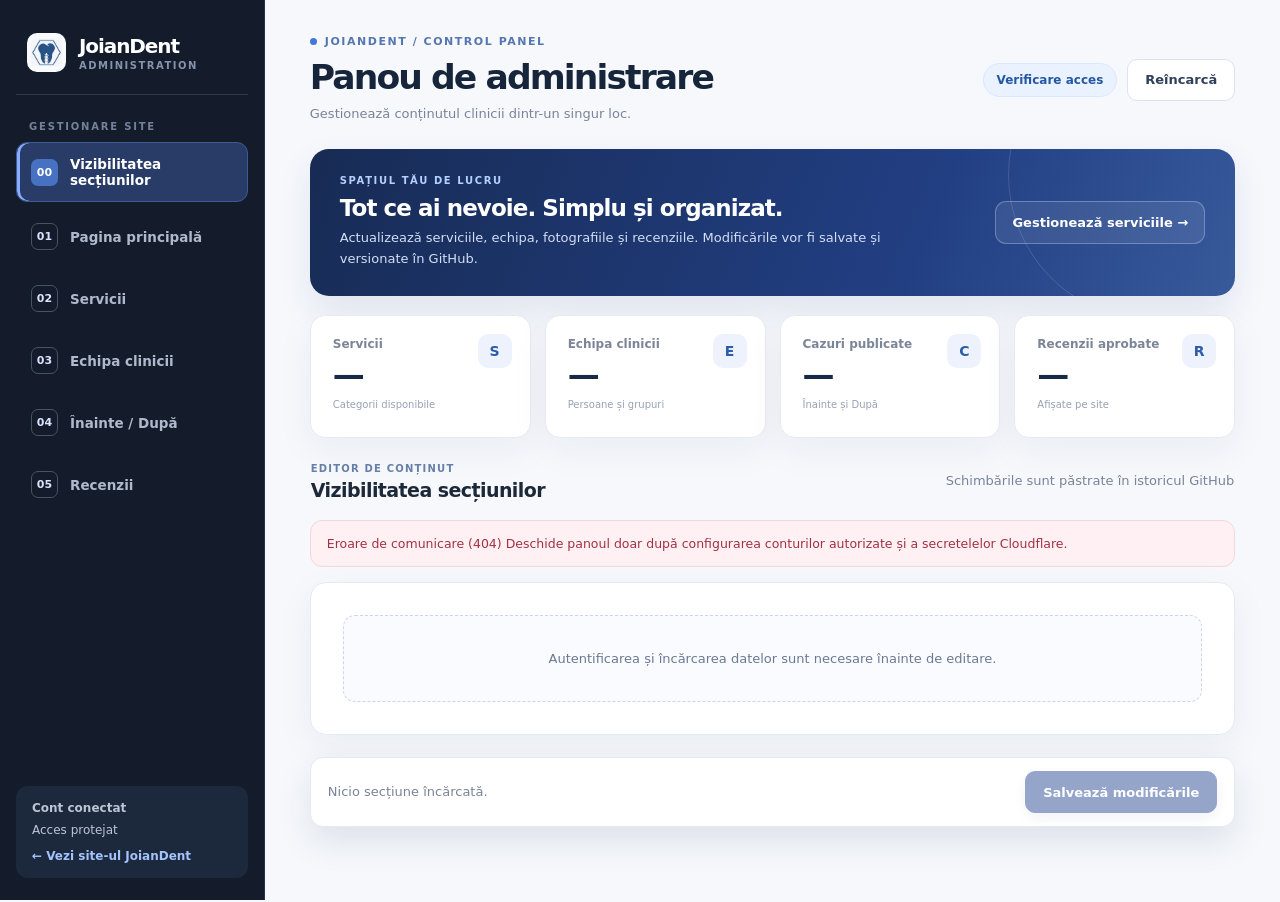
==== commit 69ed0068: "feat(admin): add dedicated ON OFF switches for all site sections" ====
--- a/admin/index.html
+++ b/admin/index.html
@@ -115,12 +115,43 @@
  .dashboard-hero{padding:23px;flex-wrap:wrap}.dashboard-hero h2{font-size:20px}
 }
 @media(max-width:480px){.metrics{gap:10px}.metric{padding:16px;min-height:115px}.metric .number{font-size:27px}.metric .metric-icon{right:12px;top:12px;width:27px;height:27px}.sheet{padding:18px}.hero-button{width:100%}.footerBar{bottom:0;border-radius:10px 10px 0 0}}
+
+.visibility-panel{border:1px solid #d9e6f7;border-radius:15px;background:linear-gradient(135deg,#f2f6ff,#fff);padding:19px 20px;margin:7px 0 24px;display:grid;gap:13px}
+.visibility-heading{display:flex;align-items:center;justify-content:space-between;gap:14px;flex-wrap:wrap}
+.visibility-title{font-weight:800;font-size:16px;color:#1d355a}
+.visibility-info{font-size:12px;color:#63768f;line-height:1.65;margin:7px 0}
+.visibility-switch{display:inline-flex;gap:10px;align-items:center;border-radius:100px;border:1px solid #d4dff0;background:#fff;padding:10px 15px;font-weight:750;font-size:13px;color:#24416d;cursor:pointer}
+.visibility-switch input{accent-color:#244b9e;width:18px;height:18px;cursor:pointer}
+.visibility-actions{display:flex;align-items:center;gap:12px;flex-wrap:wrap}
+.visibility-feedback{font-size:12px;color:#5f728e;flex:1;line-height:1.5}
+@media(max-width:480px){.visibility-panel{padding:15px}.visibility-actions>.btn{width:100%}}
+
+/* Site section visibility controls */
+.section-switch-grid{display:grid;grid-template-columns:repeat(2,minmax(0,1fr));gap:12px;margin-top:18px}
+.section-switch-card{display:flex;align-items:center;justify-content:space-between;gap:12px;background:#fafdff;border:1px solid #e1e9f3;border-radius:14px;padding:17px 18px;min-height:98px;transition:background .2s,border-color .2s}
+.section-switch-card.is-on{background:#f6f9ff;border-color:#cadaee}
+.section-switch-card .meta{min-width:0;flex:1}
+.section-switch-card .name{font-size:14px;font-weight:750;color:#253751;margin-bottom:5px}
+.section-switch-card .detail{font-size:12px;line-height:1.5;color:#758399}
+.section-switch-card .switch-wrap{display:flex;align-items:center;gap:10px;flex-shrink:0;cursor:pointer}
+.section-switch-card .state{font-weight:800;letter-spacing:.04em;font-size:11px;color:#8795a9;min-width:30px}
+.section-switch-card.is-on .state{color:#247054}
+.section-switch-card .switch-wrap input{position:absolute;opacity:0;width:1px;height:1px}
+.section-switch-card .switch-track{display:block;width:51px;height:29px;background:#b8c3d0;border-radius:20px;padding:3px;transition:background .2s;box-shadow:inset 0 1px 3px #19274220}
+.section-switch-card .switch-track:after{content:"";display:block;width:23px;height:23px;background:#fff;box-shadow:0 2px 7px #101a2528;border-radius:50%;transition:transform .2s}
+.section-switch-card input:checked+.switch-track{background:#244b9e}
+.section-switch-card input:checked+.switch-track:after{transform:translateX(22px)}
+.section-switch-card input:focus-visible+.switch-track{outline:3px solid #90afe6;outline-offset:3px}
+.vis-note{font-size:12px;line-height:1.65;color:#677b91;margin-top:17px;border-top:1px solid #e9eef5;padding-top:17px}
+@media(max-width:900px){.section-switch-grid{grid-template-columns:1fr}}
+@media(max-width:480px){.section-switch-card{padding:15px}}
 </style></head><body>
 <div class="layout"><aside>
 <div class="brand"><img src="../assets/logo-mark.png" alt="JoianDent"><div><strong>JoianDent</strong><small>Administration</small></div></div>
 <div><p class="nav-heading">GESTIONARE SITE</p>
 <nav id="nav">
-<button data-section="general" class="selected"><span class="navicon">01</span>Pagina principală</button>
+<button data-section="visibility" class="selected"><span class="navicon">00</span> Vizibilitatea secțiunilor</button>
+<button data-section="general"><span class="navicon">01</span>Pagina principală</button>
 <button data-section="services"><span class="navicon">02</span>Servicii</button>
 <button data-section="team"><span class="navicon">03</span>Echipa clinicii</button>
 <button data-section="cases"><span class="navicon">04</span>Înainte / După</button>
@@ -142,7 +173,7 @@
 <div class="metric"><div class="metric-icon">C</div><span class="metric-label">Cazuri publicate</span><strong class="number" id="metric-cases">—</strong><span class="metric-note">Înainte și După</span></div>
 <div class="metric"><div class="metric-icon">R</div><span class="metric-label">Recenzii aprobate</span><strong class="number" id="metric-reviews">—</strong><span class="metric-note">Afișate pe site</span></div>
 </section>
-<div class="section-row"><div><div class="section-eyebrow">EDITOR DE CONȚINUT</div><h2 id="activeSection">Pagina principală</h2></div>
+<div class="section-row"><div><div class="section-eyebrow">EDITOR DE CONȚINUT</div><h2 id="activeSection">Vizibilitatea secțiunilor</h2></div>
 <span class="muted">Schimbările sunt păstrate în istoricul GitHub</span></div>
 <div id="notice" class="status">Se verifică accesul securizat. Salvarea necesită Cloudflare Access configurat.</div>
 <div class="sheet" id="content"><div class="empty">Autentificarea și încărcarea datelor sunt necesare înainte de editare.</div></div>
@@ -150,6 +181,7 @@
 </main></div><script>
 "use strict";
 const defs={
+visibility:{title:"Vizibilitatea secțiunilor",fields:[]},
 general:{title:"Informații și prima pagină",fields:[
 ["heroTitle","Titlu principal","locale"],["heroImage","Fotografia principală","image"],
 ["introTitle","Titlu introductiv","locale"],["introDescription","Text introductiv","localeText"],
@@ -162,7 +194,19 @@
 reviews:{title:"Recenzii aprobate",fields:[["id","Identificator unic","text"],["author","Nume afișat","text"],["rating","Stele (1–5)","number"],["text","Recenzie","textarea"],["published","Publică pe site","bool"]]}
 };
 const $=s=>document.querySelector(s),sectionBtns=[...document.querySelectorAll("[data-section]")];
-let currentSection="general",data=null,sha=null,authenticated=false,saving=false,dirty=false;
+const visibilityOptions=[
+ ["home","Prima pagină","Imaginea principală și mesajul de întâmpinare"],
+ ["intro","Prezentarea introductivă","Textul de introducere al clinicii"],
+ ["services","Serviciile noastre","Cele 6 categorii de servicii"],
+ ["about","Despre clinică","Prezentarea și informațiile despre clinică"],
+ ["team","Echipa noastră","Medicii și asistentele"],
+ ["beforeAfter","Înainte / După","Cazuri reale cu imagini și acordul pacientului"],
+ ["reviews","Recenzii","Opiniile publicate și formularul de recenzie"],
+ ["contact","Contact și hartă","Formularul de contact și localizarea clinicii"],
+ ["hours","Program și informații în subsol","Program, telefon și email din subsol"]
+];
+const visibilityDefaults=Object.fromEntries(visibilityOptions.map(([key])=>[key,key!=="beforeAfter"]));
+let currentSection="visibility",data=null,sha=null,authenticated=false,saving=false,dirty=false,visibilitySettings=null,visibilitySaving=false;
 function escapeHtml(v){return String(v??"").replace(/[&<>"']/g,ch=>({"&":"&amp;","<":"&lt;",">":"&gt;",'"':"&quot;","'":"&#39;"}[ch]));}
 function setNotice(t,kind=""){const e=$("#notice");e.textContent=t;e.className="status "+kind;}
 function changeState(){dirty=true;$("#save").disabled=!authenticated||saving;$("#current").textContent="Modificări nesalvate · "+defs[currentSection].title;}
@@ -202,7 +246,15 @@
  if(!authenticated)return;
  $("#save").disabled=true;$("#content").innerHTML='<div class="empty">Se încarcă datele...</div>';
  try{
- const r=await api("?resource="+currentSection);data=r.data;sha=r.sha;dirty=false;render();
+ const r=await api("?resource="+(currentSection==="visibility"?"general":currentSection));data=r.data;sha=r.sha;dirty=false;
+ visibilitySettings=null;
+ if(currentSection==="cases"){
+   try{
+     const settings=await api("?resource=general");
+     visibilitySettings={value:settings.data,sha:settings.sha};
+   }catch(err){setNotice("Controlul de afișare nu a putut fi încărcat: "+err.message,"bad");}
+ }
+ render();
  $("#current").textContent=defs[currentSection].title+" · "+(Array.isArray(data)?data.length+" elemente":"Informații generale");
  }catch(e){setNotice("Nu s-a putut încărca: "+e.message,"bad");$("#content").innerHTML='<div class="empty">Datele nu au putut fi citite.</div>';}
 }
@@ -234,9 +286,33 @@
 }
 function render(){
  const conf=defs[currentSection];
+ if(currentSection==="visibility"){
+   const prefs={...visibilityDefaults,...(data.sectionsVisibility||{})};
+   if(!data.sectionsVisibility && typeof data.showBeforeAfter==="boolean")prefs.beforeAfter=data.showBeforeAfter;
+   let html='<div class="listHead"><h2>Controlează ce apare pe site</h2></div>'+
+   '<p class="muted">ON — secțiunea apare. OFF — dispare de pe site și din meniu, fără să ștergi textele sau fotografiile.</p>'+
+   '<div class="section-switch-grid">'+visibilityOptions.map(([key,label,desc])=>{
+     const on=prefs[key]===true;
+     return '<div class="section-switch-card '+(on?'is-on':'')+'"><div class="meta"><div class="name">'+escapeHtml(label)+'</div><div class="detail">'+escapeHtml(desc)+'</div></div>'+
+       '<label class="switch-wrap"><span class="state">'+(on?'ON':'OFF')+'</span><input type="checkbox" data-section-toggle="'+key+'" '+(on?'checked':'')+' aria-label="Afișează '+escapeHtml(label)+'"><span class="switch-track" aria-hidden="true"></span></label></div>';
+   }).join('')+'</div><p class="vis-note">Secțiunea „Înainte / După” rămâne ascunsă dacă nu există cel puțin un caz complet, aprobat și cu acordul pacientului. Antetul, logo-ul și structura subsolului rămân vizibile pentru navigare.</p>';
+   $("#content").innerHTML=html;$("#save").disabled=!authenticated;
+   return;
+ }
  let html='<div class="listHead"><h2>'+conf.title+'</h2>';
  if(Array.isArray(data))html+='<button class="btn" id="add">+ Adaugă</button>';
  html+='</div>';
+ if(currentSection==="cases"){
+   const visible=visibilitySettings?.value?.sectionsVisibility?.beforeAfter===true ||
+     (!visibilitySettings?.value?.sectionsVisibility && visibilitySettings?.value?.showBeforeAfter===true);
+   const ready=data.filter(c=>c.published===true&&c.consent===true&&c.before&&c.after).length;
+   html+='<section class="visibility-panel"><div class="visibility-heading"><div><div class="visibility-title">Afișare pe site: Înainte / După</div>'+
+   '<p class="visibility-info">Poți pregăti fotografiile și descrierile fără să fie vizibile pentru pacienți. Activează afișarea doar când clinica este pregătită.</p></div>'+
+   '<label class="visibility-switch"><input type="checkbox" id="caseVisibilityToggle" '+(visible?'checked':'')+' '+(!visibilitySettings?'disabled':'')+'> Afișează secțiunea</label></div>'+
+   '<div class="visibility-actions"><span id="caseVisibilityStatus" class="visibility-feedback">'+
+   (ready===0?'Momentan nu există cazuri complete publicate. Secțiunea rămâne ascunsă chiar dacă activezi comutatorul.':ready+' caz(uri) complete și aprobate. ' +(visible?'Secțiunea poate fi vizibilă.':'Secțiunea este ascunsă.'))+
+   '</span><button class="btn primary" type="button" id="saveCaseVisibility" disabled>Salvează afișarea</button></div></section>';
+ }
  if(Array.isArray(data)){
  html+=data.length?data.map((item,i)=>'<details class="item" '+(data.length===1?'open':'')+'><summary>'+escapeHtml(item.name||item.author||item.title?.ro||item.id||"Element nou")+'</summary><div class="fields">'+conf.fields.map(f=>fieldHtml(f,item[f[0]],i)).join('')+
  '<div class="actions"><button class="btn" data-up="'+i+'" '+(i===0?'disabled':'')+'>↑ Mută sus</button><button class="btn" data-down="'+i+'" '+(i===data.length-1?'disabled':'')+'>↓ Mută jos</button><button class="btn danger" data-remove="'+i+'">Elimină</button></div></div></details>').join(''):'<div class="empty">Nu există înregistrări. Adaugă primul element.</div>';
@@ -255,6 +331,30 @@
 }
 $("#content").addEventListener("input",e=>{if(e.target.dataset.key!==undefined)syncChange(e.target)});
 $("#content").addEventListener("change",async e=>{
+ if(e.target.dataset.sectionToggle!==undefined){
+   if(currentSection!=="visibility"||!data)return;
+   const key=e.target.dataset.sectionToggle;
+   if(!visibilityOptions.some(([k])=>k===key))return;
+   if(!data.sectionsVisibility)data.sectionsVisibility={...visibilityDefaults};
+   data.sectionsVisibility[key]=e.target.checked;
+   if(key==="beforeAfter")data.showBeforeAfter=e.target.checked;
+   const card=e.target.closest(".section-switch-card");
+   card?.classList.toggle("is-on",e.target.checked);
+   const label=card?.querySelector(".state");if(label)label.textContent=e.target.checked?"ON":"OFF";
+   changeState();return;
+ }
+ if(e.target.id==="caseVisibilityToggle"){
+   if(!visibilitySettings)return;
+   visibilitySettings.value.showBeforeAfter=e.target.checked;
+   if(!visibilitySettings.value.sectionsVisibility)visibilitySettings.value.sectionsVisibility={...visibilityDefaults};
+   visibilitySettings.value.sectionsVisibility.beforeAfter=e.target.checked;
+   const button=$("#saveCaseVisibility");if(button)button.disabled=false;
+   const status=$("#caseVisibilityStatus");
+   if(status)status.textContent=e.target.checked?
+     "Pregătit pentru activare. Secțiunea va apărea numai după publicarea unui caz cu poze și acordul pacientului.":
+     "Pregătit pentru ascundere. Pacienții nu vor mai vedea secțiunea și nici linkul din meniu.";
+   return;
+ }
  if(e.target.dataset.key!==undefined)syncChange(e.target);
  if(e.target.dataset.upload!==undefined){
  const file=e.target.files?.[0];if(!file)return;
@@ -284,6 +384,22 @@
  }
  changeState();render();
 });
+$("#content").addEventListener("click",async e=>{
+ if(e.target.id!=="saveCaseVisibility"||!authenticated||!visibilitySettings||visibilitySaving)return;
+ visibilitySaving=true;const button=e.target;button.disabled=true;
+ try{
+   const r=await api("?resource=general",{method:"PUT",headers:{"Content-Type":"application/json"},body:JSON.stringify({value:visibilitySettings.value,sha:visibilitySettings.sha})});
+   visibilitySettings.sha=r.sha;
+   const isOn=visibilitySettings.value.showBeforeAfter===true;
+   const casesReady=Array.isArray(data)&&data.some(c=>c.published===true&&c.consent===true&&c.before&&c.after);
+   const status=$("#caseVisibilityStatus");
+   if(status)status.textContent=isOn
+     ? (casesReady?"Afișarea este activată. După publicare, vizitatorii vor vedea cazurile aprobate.":"Setarea este activată, dar secțiunea rămâne ascunsă până la publicarea primului caz valid.")
+     : "Afișarea este dezactivată. Secțiunea și linkul din meniu sunt ascunse.";
+   setNotice("Preferința de afișare a fost salvată în GitHub. Va apărea după publicarea automată.","good");
+ }catch(err){setNotice("Nu am putut salva vizibilitatea: "+err.message,"bad");button.disabled=false;}
+ finally{visibilitySaving=false;}
+});
 sectionBtns.forEach(b=>b.addEventListener("click",()=>choose(b.dataset.section)));
 $("#refresh").addEventListener("click",()=>{if(!dirty||confirm("Renunți la modificările nesalvate?"))load()});
 $("#save").addEventListener("click",async()=>{
@@ -292,7 +408,7 @@
  try{
   if(currentSection==="cases"&&data.some(c=>c.published&&!c.consent))throw new Error("Pentru fiecare caz publicat trebuie bifat acordul.");
   if(currentSection==="reviews"&&data.some(r=>r.published&&(!r.author||!r.text)))throw new Error("Recenziile publicate trebuie să conțină nume și text.");
-  const r=await api("?resource="+currentSection,{method:"PUT",headers:{"Content-Type":"application/json"},body:JSON.stringify({value:data,sha})});
+  const r=await api("?resource="+(currentSection==="visibility"?"general":currentSection),{method:"PUT",headers:{"Content-Type":"application/json"},body:JSON.stringify({value:data,sha})});
   sha=r.sha;dirty=false;refreshMetrics();setNotice("Salvat în siguranță. Conținutul se va actualiza după publicarea automată a noii versiuni.","good");
   $("#current").textContent=defs[currentSection].title+" · Toate modificările sunt salvate.";
  }catch(e){setNotice("Salvarea a eșuat: "+e.message,"bad");}
